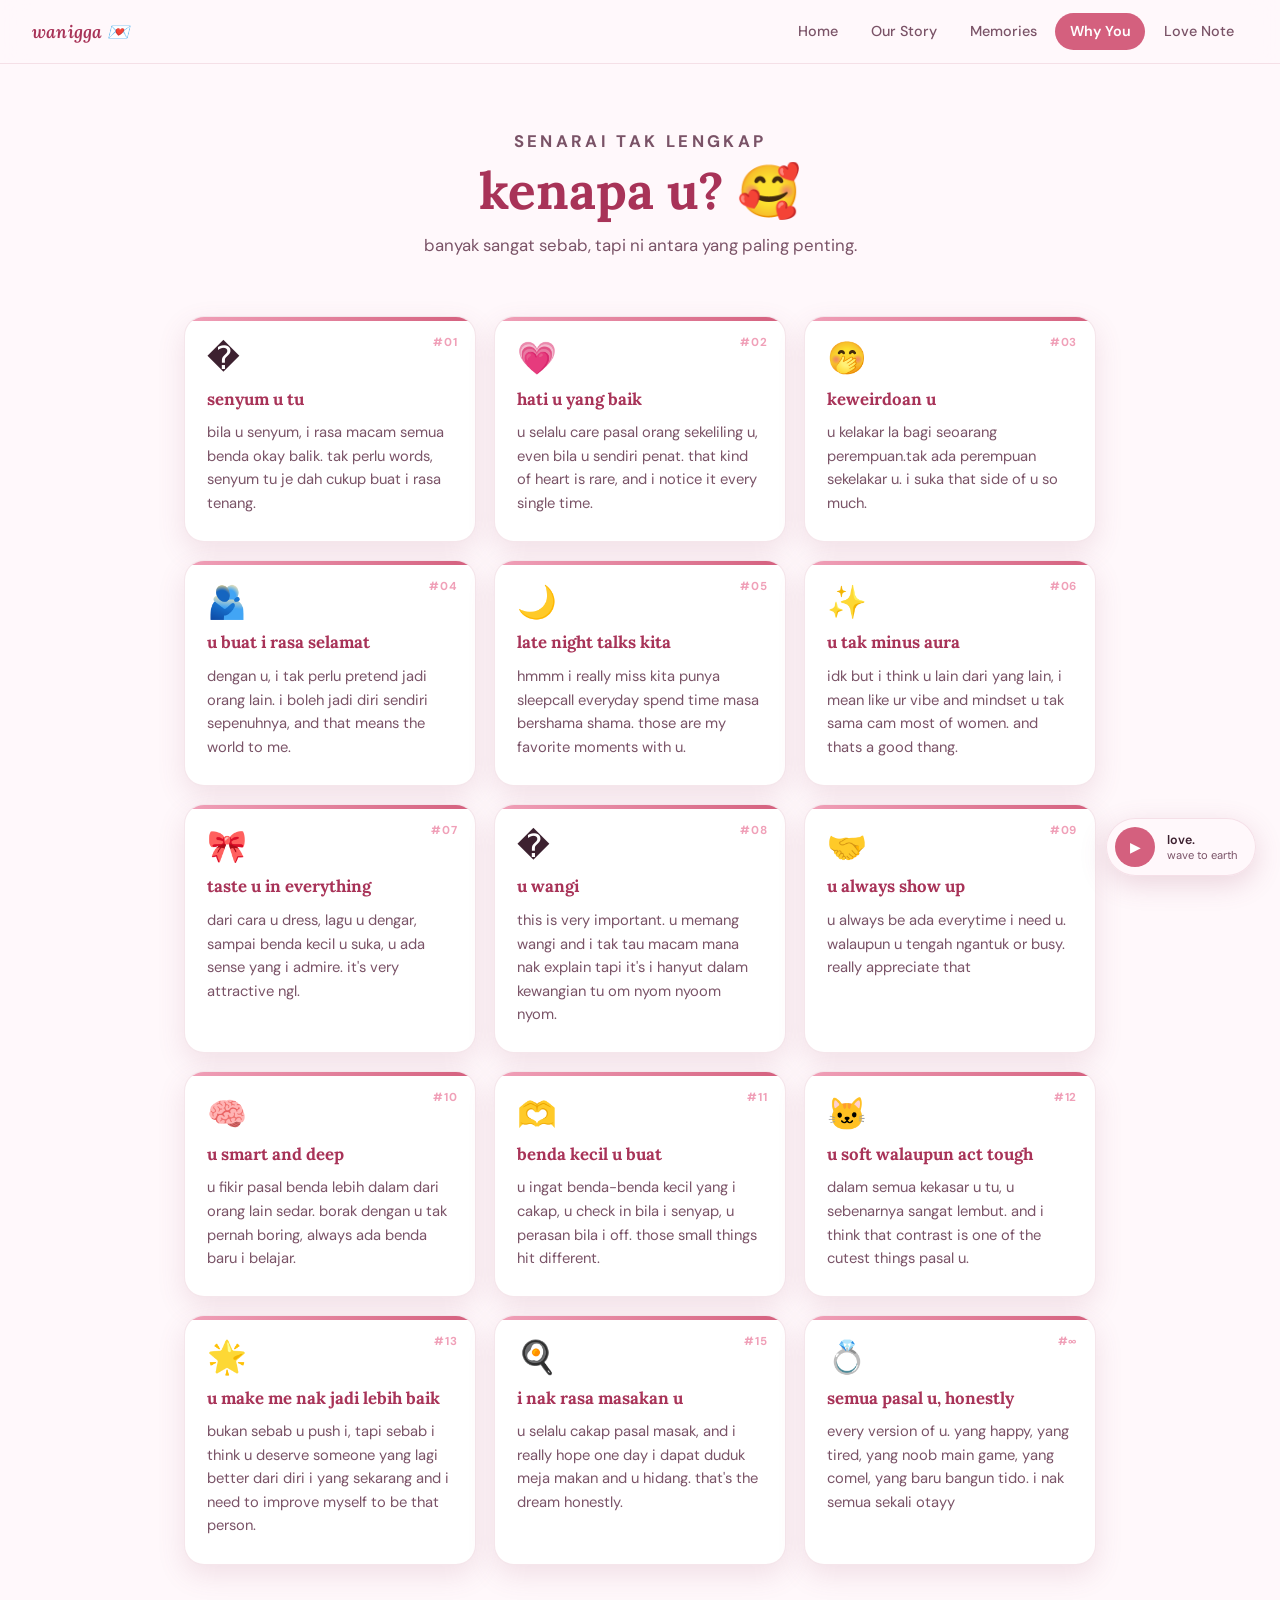
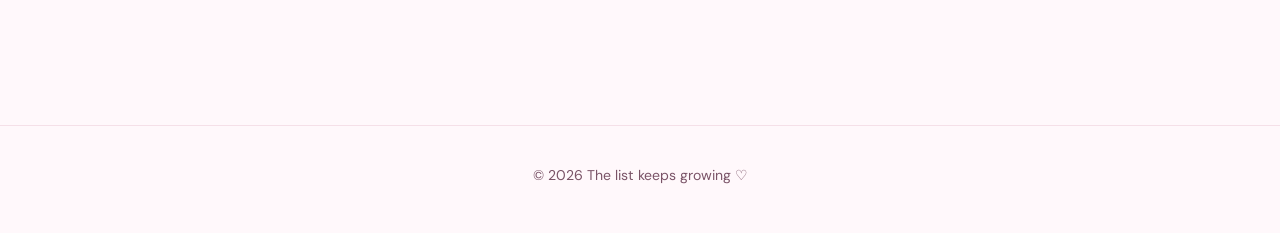
==== reasons.html @ da010835 "Publish complete website" ====
<!DOCTYPE html>
<html lang="en">
  <head>
    <meta charset="UTF-8" />
    <meta name="viewport" content="width=device-width, initial-scale=1.0" />
    <title>Why You • wanigga 💌</title>
    <link rel="stylesheet" href="styles.css" />
    <style>
      .reasons-grid {
        display: grid;
        grid-template-columns: repeat(auto-fill, minmax(260px, 1fr));
        gap: 1.1rem;
        max-width: 960px;
        margin: 0 auto 4rem;
        padding: 0 1.5rem;
      }

      .reason-card {
        background: white;
        border: 1px solid var(--border);
        border-radius: 20px;
        padding: 1.6rem 1.4rem;
        box-shadow: 0 10px 28px var(--shadow);
        transition: transform 0.22s ease, box-shadow 0.22s ease;
        position: relative;
        overflow: hidden;
      }

      .reason-card::before {
        content: '';
        position: absolute;
        top: 0; left: 0; right: 0;
        height: 4px;
        background: linear-gradient(90deg, var(--accent-light), var(--accent));
        border-radius: 20px 20px 0 0;
      }

      .reason-card:hover {
        transform: translateY(-5px);
        box-shadow: 0 20px 44px rgba(155,75,105,0.22);
      }

      .reason-icon {
        font-size: 2rem;
        margin-bottom: 0.7rem;
        line-height: 1;
      }

      .reason-card h3 {
        font-family: 'Lora', serif;
        font-size: 1.05rem;
        color: var(--accent-dark);
        margin: 0 0 0.5rem;
      }

      .reason-card p {
        font-size: 0.92rem;
        color: var(--text-soft);
        margin: 0;
        line-height: 1.6;
      }

      .reason-number {
        position: absolute;
        top: 1rem;
        right: 1.1rem;
        font-size: 0.72rem;
        font-weight: 700;
        letter-spacing: 0.08em;
        color: var(--accent-light);
      }

      .big-reason {
        max-width: 960px;
        margin: 0 auto 1.5rem;
        padding: 0 1.5rem;
      }

      .big-reason-card {
        background: linear-gradient(135deg, #fce8f0, #fff8fb);
        border: 1px solid var(--border);
        border-radius: 24px;
        padding: 2.5rem 2rem;
        display: flex;
        align-items: center;
        gap: 2rem;
        box-shadow: 0 14px 40px var(--shadow);
      }

      .big-reason-card .big-icon {
        font-size: 3.5rem;
        flex-shrink: 0;
      }

      .big-reason-card h3 {
        font-family: 'Lora', serif;
        font-size: 1.35rem;
        color: var(--accent-dark);
        margin: 0 0 0.5rem;
      }

      .big-reason-card p {
        color: var(--text-soft);
        margin: 0;
        font-size: 0.98rem;
        line-height: 1.7;
      }

      .counter-banner {
        max-width: 960px;
        margin: 0 auto 3.5rem;
        padding: 0 1.5rem;
        text-align: center;
      }

      .counter-banner p {
        display: inline-block;
        background: var(--accent);
        color: white;
        font-size: 0.82rem;
        font-weight: 700;
        letter-spacing: 0.12em;
        text-transform: uppercase;
        padding: 0.5rem 1.4rem;
        border-radius: 999px;
      }

      @media (max-width: 600px) {
        .big-reason-card {
          flex-direction: column;
          text-align: center;
          padding: 1.75rem 1.25rem;
          gap: 1rem;
        }
      }
    </style>
  </head>
  <body>

    <nav class="site-nav">
      <a href="index.html" class="brand">wanigga 💌</a>
      <div class="nav-links">
        <a href="index.html">Home</a>
        <a href="story.html">Our Story</a>
        <a href="memories.html">Memories</a>
        <a href="reasons.html" class="active">Why You</a>
        <a href="letter.html">Love Note</a>
      </div>
    </nav>

    <main class="page-main">

      <div class="page-intro">
        <p class="kicker">senarai tak lengkap</p>
        <h1>kenapa u? 🥰</h1>
        <p>banyak sangat sebab, tapi ni antara yang paling penting.</p>
      </div>

      <!-- REASON CARDS GRID -->
      <div class="reasons-grid">

        <article class="reason-card">
          <span class="reason-number">#01</span>
          <div class="reason-icon">�</div>
          <h3>senyum u tu</h3>
          <p>bila u senyum, i rasa macam semua benda okay balik. tak perlu words, senyum tu je dah cukup buat i rasa tenang.</p>
        </article>

        <article class="reason-card">
          <span class="reason-number">#02</span>
          <div class="reason-icon">💗</div>
          <h3>hati u yang baik</h3>
          <p>u selalu care pasal orang sekeliling u, even bila u sendiri penat. that kind of heart is rare, and i notice it every single time.</p>
        </article>

        <article class="reason-card">
          <span class="reason-number">#03</span>
          <div class="reason-icon">🤭</div>
          <h3>keweirdoan u</h3>
          <p>u kelakar la bagi seoarang perempuan.tak ada perempuan sekelakar u. i suka that side of u so much.</p>
        </article>

        <article class="reason-card">
          <span class="reason-number">#04</span>
          <div class="reason-icon">🫂</div>
          <h3>u buat i rasa selamat</h3>
          <p>dengan u, i tak perlu pretend jadi orang lain. i boleh jadi diri sendiri sepenuhnya, and that means the world to me.</p>
        </article>

        <article class="reason-card">
          <span class="reason-number">#05</span>
          <div class="reason-icon">🌙</div>
          <h3>late night talks kita</h3>
          <p>hmmm i really miss kita punya sleepcall everyday spend time masa bershama shama. those are my favorite moments with u.</p>
        </article>

        <article class="reason-card">
          <span class="reason-number">#06</span>
          <div class="reason-icon">✨</div>
          <h3>u tak minus aura</h3>
          <p>idk but i think u lain dari yang lain, i mean like ur vibe and mindset u tak sama cam most of women. and thats a good thang.</p>
        </article>

        <article class="reason-card">
          <span class="reason-number">#07</span>
          <div class="reason-icon">🎀</div>
          <h3>taste u in everything</h3>
          <p>dari cara u dress, lagu u dengar, sampai benda kecil u suka, u ada sense yang i admire. it's very attractive ngl.</p>
        </article>

        <article class="reason-card">
          <span class="reason-number">#08</span>
          <div class="reason-icon">�</div>
          <h3>u wangi</h3>
          <p>this is very important. u memang wangi and i tak tau macam mana nak explain tapi it's i hanyut dalam kewangian tu om nyom nyoom nyom.</p>
        </article>

        <article class="reason-card">
          <span class="reason-number">#09</span>
          <div class="reason-icon">🤝</div>
          <h3>u always show up</h3>
          <p>u always be ada everytime i need u. walaupun u tengah ngantuk or busy. really appreciate that</p>
        </article>

        <article class="reason-card">
          <span class="reason-number">#10</span>
          <div class="reason-icon">🧠</div>
          <h3>u smart and deep</h3>
          <p>u fikir pasal benda lebih dalam dari orang lain sedar. borak dengan u tak pernah boring, always ada benda baru i belajar.</p>
        </article>

        <article class="reason-card">
          <span class="reason-number">#11</span>
          <div class="reason-icon">🫶</div>
          <h3>benda kecil u buat</h3>
          <p>u ingat benda-benda kecil yang i cakap, u check in bila i senyap, u perasan bila i off. those small things hit different.</p>
        </article>

        <article class="reason-card">
          <span class="reason-number">#12</span>
          <div class="reason-icon">🐱</div>
          <h3>u soft walaupun act tough</h3>
          <p>dalam semua kekasar u tu, u sebenarnya sangat lembut. and i think that contrast is one of the cutest things pasal u.</p>
        </article>

        <article class="reason-card">
          <span class="reason-number">#13</span>
          <div class="reason-icon">🌟</div>
          <h3>u make me nak jadi lebih baik</h3>
          <p>bukan sebab u push i, tapi sebab i think u deserve someone yang lagi better dari diri i yang sekarang and i need to improve myself to be that person.</p>
        </article>

        <article class="reason-card">
          <span class="reason-number">#15</span>
          <div class="reason-icon">🍳</div>
          <h3>i nak rasa masakan u</h3>
          <p>u selalu cakap pasal masak, and i really hope one day i dapat duduk meja makan and u hidang. that's the dream honestly.</p>
        </article>

        <article class="reason-card">
          <span class="reason-number">#∞</span>
          <div class="reason-icon">💍</div>
          <h3>semua pasal u, honestly</h3>
          <p>every version of u. yang happy, yang tired, yang noob main game, yang comel, yang baru bangun tido. i nak semua sekali otayy</p>
        </article>

      </div>

    </main>

    <footer>
      <p>© <span id="year"></span> The list keeps growing ♡</p>
    </footer>

    <!-- AUDIO -->
    <audio id="bg-audio" loop>
      <source src="assets/music/wave to earth - love. (Official Lyric Video).mp3" type="audio/mpeg" />
    </audio>

    <!-- MUSIC PLAYER -->
    <div class="music-player" id="music-player">
      <button class="music-btn" id="music-btn" aria-label="Play music">
        <span class="music-icon" id="music-icon">▶</span>
      </button>
      <div class="music-label">
        <span class="music-title">love.</span>
        <span class="music-artist">wave to earth</span>
      </div>
    </div>

    <script src="script.js"></script>
  </body>
</html>
---- styles.css ----
@import url('https://fonts.googleapis.com/css2?family=Lora:ital,wght@0,400;0,600;0,700;1,400;1,600&family=DM+Sans:wght@400;500;600;700&display=swap');

:root {
  --bg: #fff8fb;
  --bg-alt: #fdeef5;
  --card: #ffffff;
  --text: #3d2130;
  --text-soft: #7a5367;
  --accent: #d4607e;
  --accent-light: #f0a0b8;
  --accent-pale: #fce8f0;
  --accent-dark: #a83358;
  --border: rgba(185, 87, 123, 0.15);
  --shadow: rgba(155, 75, 105, 0.14);
  --nav-h: 64px;
}

*, *::before, *::after { box-sizing: border-box; }

html { scroll-behavior: smooth; }

body {
  margin: 0;
  font-family: 'DM Sans', 'Segoe UI', sans-serif;
  color: var(--text);
  background: var(--bg);
  line-height: 1.65;
}

img { display: block; max-width: 100%; }

/* ─── NAV ─────────────────────────────────────────────── */

.site-nav {
  position: sticky;
  top: 0;
  z-index: 100;
  height: var(--nav-h);
  display: flex;
  align-items: center;
  justify-content: space-between;
  padding: 0 2rem;
  background: rgba(255, 248, 251, 0.88);
  backdrop-filter: blur(14px);
  border-bottom: 1px solid var(--border);
}

.brand {
  font-family: 'Lora', serif;
  font-style: italic;
  font-weight: 600;
  font-size: 1.1rem;
  color: var(--accent-dark);
  text-decoration: none;
  letter-spacing: 0.01em;
}

.nav-links {
  display: flex;
  align-items: center;
  gap: 0.25rem;
}

.nav-links a {
  padding: 0.4rem 0.9rem;
  border-radius: 999px;
  font-size: 0.9rem;
  font-weight: 500;
  color: var(--text-soft);
  text-decoration: none;
  transition: background 0.18s, color 0.18s;
}

.nav-links a:hover {
  background: var(--accent-pale);
  color: var(--accent-dark);
}

.nav-links a.active {
  background: var(--accent);
  color: white;
  font-weight: 600;
}

/* ─── HERO (index only) ───────────────────────────────── */

.hero {
  min-height: calc(100vh - var(--nav-h));
  display: flex;
  flex-direction: column;
  align-items: center;
  justify-content: center;
  text-align: center;
  padding: 4rem 1.5rem 5rem;
  background: linear-gradient(160deg, #f8c8d8 0%, #fde8f0 40%, #fff8fb 100%);
  position: relative;
  overflow: hidden;
}

.hero::before {
  content: '';
  position: absolute;
  inset: 0;
  background: radial-gradient(ellipse 80% 60% at 50% 0%, rgba(255,255,255,0.55) 0%, transparent 70%);
  pointer-events: none;
}

.hero-eyebrow {
  font-size: 0.75rem;
  font-weight: 600;
  letter-spacing: 0.22em;
  text-transform: uppercase;
  color: var(--accent);
  margin: 0 0 1rem;
}

.hero h1 {
  font-family: 'Lora', serif;
  font-size: clamp(2.2rem, 6vw, 3.6rem);
  font-weight: 700;
  line-height: 1.15;
  color: var(--accent-dark);
  margin: 0 0 1rem;
}

.hero-sub {
  font-size: 1.05rem;
  color: var(--text-soft);
  max-width: 460px;
  margin: 0 auto 2rem;
}

.hero-photo {
  width: min(240px, 65vw);
  height: 210px;
  border-radius: 26px;
  object-fit: cover;
  border: 6px solid rgba(255,255,255,0.85);
  box-shadow: 0 18px 50px var(--shadow);
  transform: rotate(-1.5deg);
  margin: 0 auto 2.5rem;
}

/* ─── PROPOSAL BUTTONS ────────────────────────────────── */

.proposal-wrap {
  position: relative;
  width: min(100%, 480px);
  height: 220px;
  margin: 0 auto;
}

.proposal-wrap button {
  position: absolute;
  top: 58%;
  transform: translateY(-50%);
}

.proposal-wrap button::before {
  position: absolute;
  left: 50%;
  bottom: 76%;
  width: 108px;
  height: 122px;
  border: 4px solid rgba(255,255,255,0.9);
  border-radius: 50%;
  background-position: center;
  background-size: cover;
  box-shadow: 0 8px 20px rgba(82,38,57,0.22);
  content: '';
  pointer-events: none;
  transform: translateX(-50%);
}

.yes-btn::before { background-image: url('assets/cat/WhatsApp Image 2026-07-02 at 11.59.57 PM (1).jpeg'); }
.no-btn::before  { background-image: url('assets/cat/WhatsApp Image 2026-07-02 at 11.59.57 PM (2).jpeg'); }

.yes-btn {
  left: 22%;
  z-index: 2;
}

.no-btn {
  left: 60%;
  padding: 0.75rem 1.4rem;
  border: 2px solid var(--accent);
  border-radius: 999px;
  background: white;
  color: var(--accent-dark);
  font: inherit;
  font-size: 0.95rem;
  font-weight: 600;
  cursor: pointer;
  touch-action: none;
  transition: left 0.12s ease, top 0.12s ease;
}

.proposal-result {
  min-height: 2.5rem;
  font-size: 1.2rem;
  font-weight: 700;
  color: var(--accent-dark);
  margin-top: 0.5rem;
}

/* ─── PRIMARY BUTTON ──────────────────────────────────── */

.btn {
  display: inline-flex;
  align-items: center;
  gap: 0.4rem;
  padding: 0.75rem 1.6rem;
  border-radius: 999px;
  font: inherit;
  font-size: 0.95rem;
  font-weight: 600;
  cursor: pointer;
  border: 0;
  text-decoration: none;
  transition: transform 0.18s ease, box-shadow 0.18s ease;
}

.btn-primary {
  background: var(--accent);
  color: white;
  box-shadow: 0 6px 22px rgba(164, 51, 88, 0.32);
}

.btn-primary:hover, .btn-primary:focus-visible {
  transform: translateY(-2px);
  box-shadow: 0 10px 28px rgba(164, 51, 88, 0.38);
}

.btn-ghost {
  background: white;
  color: var(--accent-dark);
  border: 2px solid var(--border);
}

.btn-ghost:hover {
  background: var(--accent-pale);
  border-color: var(--accent-light);
}

/* yes btn is btn-primary style */
.yes-btn {
  display: inline-flex;
  align-items: center;
  padding: 0.75rem 1.6rem;
  border-radius: 999px;
  font: inherit;
  font-size: 0.95rem;
  font-weight: 600;
  cursor: pointer;
  border: 0;
  background: var(--accent);
  color: white;
  box-shadow: 0 6px 22px rgba(164, 51, 88, 0.32);
  transition: transform 0.18s ease, box-shadow 0.18s ease;
}

.yes-btn:hover, .yes-btn:focus-visible {
  transform: translateY(-50%) scale(1.07);
  box-shadow: 0 10px 28px rgba(164, 51, 88, 0.38);
}

/* ─── PAGE SHELL ──────────────────────────────────────── */

.page-main {
  min-height: calc(100vh - var(--nav-h) - 72px);
  padding: 4rem 1.5rem 6rem;
}

.page-intro {
  max-width: 640px;
  margin: 0 auto 3.5rem;
  text-align: center;
}

.page-intro h1 {
  font-family: 'Lora', serif;
  font-size: clamp(2rem, 5.5vw, 3.2rem);
  font-weight: 700;
  color: var(--accent-dark);
  margin: 0.25rem 0 0.75rem;
  line-height: 1.18;
}

.page-intro p {
  color: var(--text-soft);
  font-size: 1.05rem;
  margin: 0;
}

.kicker {
  font-size: 0.72rem;
  font-weight: 700;
  letter-spacing: 0.2em;
  text-transform: uppercase;
  color: var(--accent);
  margin: 0 0 0.5rem;
}

/* ─── SECTION ─────────────────────────────────────────── */

.section {
  max-width: 960px;
  margin: 0 auto;
  padding: 4rem 1.5rem;
}

.section h2 {
  font-family: 'Lora', serif;
  color: var(--accent-dark);
  font-size: clamp(1.5rem, 4vw, 2.2rem);
  margin: 0.25rem 0 1.25rem;
}

.section-alt {
  background: var(--bg-alt);
  border-radius: 28px;
  margin: 0 auto;
}

/* ─── PAPER CARD (letter / story note) ───────────────── */

.paper-card {
  position: relative;
  max-width: 720px;
  margin: 0 auto 3.5rem;
  padding: clamp(2rem, 6vw, 3.5rem);
  background: #fffdf8;
  border: 1px solid rgba(185, 87, 123, 0.13);
  border-radius: 6px 22px 10px 18px;
  box-shadow: 0 20px 60px var(--shadow);
}

.paper-card::after {
  content: '♡';
  position: absolute;
  right: 22px;
  bottom: 14px;
  font-size: 2.6rem;
  color: var(--accent-light);
  pointer-events: none;
}

.paper-tape {
  position: absolute;
  top: -13px;
  left: 50%;
  width: 100px;
  height: 25px;
  background: rgba(244, 184, 205, 0.65);
  transform: translateX(-50%) rotate(1deg);
  border-radius: 2px;
}

.love-letter {
  font-family: 'Lora', serif;
  font-size: 1.06rem;
  line-height: 1.9;
  color: var(--text);
}

.love-letter p { margin: 0 0 1.2rem; }

.letter-signoff {
  color: var(--accent-dark);
  font-style: italic;
  font-weight: 600;
  margin-top: 1.5rem;
}

.surprise-message {
  min-height: 2rem;
  margin-top: 1.25rem;
  color: var(--accent-dark);
  font-size: 1.05rem;
  font-weight: 600;
  font-style: italic;
}

/* ─── CARDS (story / why I adore you) ────────────────── */

.cards {
  display: grid;
  gap: 1rem;
  grid-template-columns: repeat(3, 1fr);
}

.card {
  background: var(--card);
  border-radius: 18px;
  padding: 1.5rem 1.25rem;
  border: 1px solid var(--border);
  box-shadow: 0 10px 28px var(--shadow);
  transition: transform 0.22s ease, box-shadow 0.22s ease;
}

.card:hover {
  transform: translateY(-4px);
  box-shadow: 0 18px 40px rgba(155,75,105,0.2);
}

.card-icon {
  font-size: 1.9rem;
  margin-bottom: 0.6rem;
}

.card h3 {
  font-family: 'Lora', serif;
  font-size: 1.1rem;
  color: var(--accent-dark);
  margin: 0 0 0.5rem;
}

.card p {
  font-size: 0.95rem;
  color: var(--text-soft);
  margin: 0;
}

/* ─── TIMELINE (story page) ──────────────────────────── */

.timeline {
  max-width: 680px;
  margin: 0 auto 4rem;
  padding: 0 1.5rem;
  position: relative;
}

.timeline::before {
  content: '';
  position: absolute;
  left: calc(1.5rem + 20px);
  top: 0;
  bottom: 0;
  width: 2px;
  background: linear-gradient(to bottom, var(--accent-light), var(--accent-pale));
}

.timeline-item {
  display: flex;
  gap: 1.25rem;
  margin-bottom: 2.5rem;
  position: relative;
}

.timeline-dot {
  flex-shrink: 0;
  width: 42px;
  height: 42px;
  border-radius: 50%;
  background: white;
  border: 3px solid var(--accent-light);
  display: grid;
  place-content: center;
  font-size: 1.2rem;
  box-shadow: 0 4px 14px var(--shadow);
  position: relative;
  z-index: 1;
}

.timeline-body {
  background: white;
  border: 1px solid var(--border);
  border-radius: 16px;
  padding: 1.1rem 1.4rem;
  box-shadow: 0 6px 22px var(--shadow);
  flex: 1;
}

.timeline-body h3 {
  font-family: 'Lora', serif;
  font-size: 1rem;
  color: var(--accent-dark);
  margin: 0 0 0.35rem;
}

.timeline-body p {
  font-size: 0.93rem;
  color: var(--text-soft);
  margin: 0;
}

/* ─── MEMORIES / GALLERY ──────────────────────────────── */

.memories-section {
  max-width: 1140px;
  margin: 0 auto;
}

.video-memory-card {
  width: min(100%, 680px);
  margin: 0 auto 2.5rem;
  padding: 10px 10px 1rem;
  border: 1px solid var(--border);
  border-radius: 26px;
  background: white;
  box-shadow: 0 20px 56px var(--shadow);
  transform: rotate(-0.4deg);
}

.video-shell {
  overflow: hidden;
  border-radius: 18px;
  background: var(--text);
}

.video-shell video {
  display: block;
  width: 100%;
  max-height: 68vh;
  object-fit: contain;
}

.video-memory-card figcaption {
  padding: 0.9rem 0.5rem 0;
  color: var(--accent-dark);
  font-weight: 600;
  font-size: 0.92rem;
  text-align: center;
}

.photo-gallery {
  columns: 3 260px;
  column-gap: 1.1rem;
}

.memory-card {
  position: relative;
  display: inline-block;
  width: 100%;
  margin: 0 0 1.1rem;
  padding: 9px 9px 0.9rem;
  break-inside: avoid;
  border: 1px solid var(--border);
  border-radius: 20px;
  background: white;
  box-shadow: 0 14px 38px var(--shadow);
  transform: rotate(-0.5deg);
  transition: transform 0.24s ease, box-shadow 0.24s ease;
}

.memory-card:nth-child(3n)  { transform: rotate(0.7deg); }
.memory-card:nth-child(5n)  { transform: rotate(-1deg); }

.memory-card:hover {
  z-index: 2;
  transform: rotate(0) translateY(-5px);
  box-shadow: 0 22px 52px rgba(155,75,105,0.24);
}

.memory-card::after {
  content: '';
  position: absolute;
  top: -8px;
  left: 50%;
  width: 60px;
  height: 18px;
  background: rgba(247, 186, 208, 0.65);
  border-radius: 2px;
  transform: translateX(-50%) rotate(-1.5deg);
}

.memory-card img {
  display: block;
  width: 100%;
  max-height: 500px;
  border-radius: 14px;
  object-fit: cover;
}

.memory-card figcaption {
  padding: 0.75rem 0.3rem 0;
  color: var(--accent-dark);
  font-size: 0.86rem;
  font-weight: 600;
  line-height: 1.4;
  text-align: center;
}

/* ─── CELEBRATION OVERLAY ─────────────────────────────── */

.celebration {
  position: fixed;
  inset: 0;
  z-index: 200;
  overflow: hidden;
  pointer-events: none;
  background: linear-gradient(135deg, #fce7f3, #fff1f2 50%, #fdf2f8);
  opacity: 0;
  visibility: hidden;
}

.celebration.active {
  visibility: visible;
  animation: celebration-reveal 1.2s ease forwards;
}

.real-flower {
  position: absolute;
  top: -45vh;
  left: var(--left);
  width: var(--size);
  height: auto;
  opacity: var(--opacity);
  transform-origin: center;
  animation: real-flower-fall var(--duration) linear var(--delay) infinite;
  filter: saturate(1.08) brightness(1.04) drop-shadow(0 8px 8px rgba(74,16,42,0.2));
  will-change: transform;
}

.real-flower.lily { z-index: 2; }
.real-flower.babys-breath { z-index: 1; }

.celebration-ring {
  position: absolute;
  z-index: 5;
  top: 50%;
  left: 50%;
  width: min(76vw, 460px);
  aspect-ratio: 1;
  object-fit: cover;
  border: 3px solid rgba(255,255,255,0.95);
  border-radius: 34px;
  padding: 10px;
  background: rgba(255,255,255,0.3);
  box-shadow: 0 28px 80px rgba(74,16,42,0.38), inset 0 0 28px rgba(255,255,255,0.7), 0 0 0 9px rgba(255,255,255,0.18);
  transform: translate(-50%, -50%) scale(0);
  animation: ring-pop 1.2s cubic-bezier(0.2, 0.9, 0.3, 1.3) forwards,
    ring-glow 1.5s ease-in-out 1.2s infinite alternate;
}

@keyframes celebration-reveal { to { opacity: 1; } }

.celebration-content {
  position: absolute;
  z-index: 10;
  bottom: 9vh;
  left: 50%;
  transform: translateX(-50%);
  text-align: center;
  display: flex;
  flex-direction: column;
  align-items: center;
  gap: 1.25rem;
  opacity: 0;
  animation: fade-up-in 0.8s ease 2.2s forwards;
  pointer-events: auto;
  width: min(90vw, 520px);
}

.celebration-note {
  margin: 0;
  font-family: 'Lora', serif;
  font-style: italic;
  font-size: clamp(1rem, 3vw, 1.2rem);
  line-height: 1.75;
  color: var(--accent-dark);
  background: rgba(255, 255, 255, 0.72);
  backdrop-filter: blur(10px);
  padding: 1.1rem 1.6rem;
  border-radius: 18px;
  border: 1px solid rgba(185, 87, 123, 0.18);
  box-shadow: 0 8px 28px rgba(155, 75, 105, 0.16);
}

.celebration-btn {
  display: inline-flex;
  align-items: center;
  gap: 0.4rem;
  padding: 0.8rem 2rem;
  border-radius: 999px;
  background: var(--accent);
  color: white;
  font-family: 'DM Sans', sans-serif;
  font-size: 0.95rem;
  font-weight: 600;
  text-decoration: none;
  box-shadow: 0 8px 24px rgba(164, 51, 88, 0.38);
  transition: transform 0.18s ease, box-shadow 0.18s ease;
}

.celebration-btn:hover {
  transform: translateY(-2px);
  box-shadow: 0 12px 32px rgba(164, 51, 88, 0.46);
}

@keyframes fade-up-in {
  from { opacity: 0; transform: translateX(-50%) translateY(18px); }
  to   { opacity: 1; transform: translateX(-50%) translateY(0); }
}

@keyframes real-flower-fall {
  0%   { transform: translate3d(0, -10vh, 0) rotate(var(--start-rotation)) scale(0.85); }
  45%  { transform: translate3d(var(--mid-drift), 65vh, 0) rotate(180deg) scale(1); }
  100% { transform: translate3d(var(--drift), 165vh, 0) rotate(var(--end-rotation)) scale(0.92); }
}

@keyframes ring-pop {
  0%   { transform: translate(-50%, -50%) scale(0) rotate(-18deg); opacity: 0; }
  70%  { transform: translate(-50%, -50%) scale(1.1) rotate(4deg); opacity: 1; }
  100% { transform: translate(-50%, -50%) scale(1) rotate(0deg); }
}

@keyframes ring-glow {
  from { box-shadow: 0 28px 80px rgba(74,16,42,0.38), 0 0 20px white, inset 0 0 28px rgba(255,255,255,0.7); }
  to   { box-shadow: 0 28px 90px rgba(74,16,42,0.5),  0 0 60px rgba(255,215,160,0.9), inset 0 0 38px white; }
}

/* ─── FOOTER ──────────────────────────────────────────── */

footer {
  text-align: center;
  padding: 1.5rem 1rem 2rem;
  color: var(--text-soft);
  font-size: 0.88rem;
  border-top: 1px solid var(--border);
}

/* ─── RESPONSIVE ──────────────────────────────────────── */

@media (max-width: 720px) {
  .site-nav { padding: 0 1rem; }

  .nav-links {
    gap: 0;
    overflow-x: auto;
    scrollbar-width: none;
  }
  .nav-links::-webkit-scrollbar { display: none; }
  .nav-links a { flex-shrink: 0; padding: 0.35rem 0.65rem; font-size: 0.82rem; }

  .cards { grid-template-columns: 1fr; }

  .photo-gallery { columns: 2 140px; column-gap: 0.75rem; }

  .proposal-wrap { height: 250px; }

  .timeline::before { left: calc(1rem + 20px); }
  .timeline { padding: 0 1rem; }

  .page-main { padding: 2.5rem 1rem 4rem; }
}

/* ─── CINCIN MODAL ────────────────────────────────────── */

.cincin-backdrop {
  position: fixed;
  inset: 0;
  z-index: 300;
  background: rgba(83, 45, 63, 0.45);
  backdrop-filter: blur(6px);
  display: flex;
  align-items: center;
  justify-content: center;
  padding: 1.5rem;
  opacity: 0;
  visibility: hidden;
  transition: opacity 0.28s ease, visibility 0.28s ease;
}

.cincin-backdrop.open {
  opacity: 1;
  visibility: visible;
}

.cincin-modal {
  position: relative;
  background: #fffdf8;
  border-radius: 24px;
  padding: 1.5rem 1.5rem 2rem;
  max-width: 420px;
  width: 100%;
  box-shadow: 0 28px 70px rgba(83, 45, 63, 0.35);
  text-align: center;
  transform: scale(0.88) translateY(20px);
  transition: transform 0.32s cubic-bezier(0.2, 0.9, 0.3, 1.2);
}

.cincin-backdrop.open .cincin-modal {
  transform: scale(1) translateY(0);
}

.cincin-close {
  position: absolute;
  top: 0.85rem;
  right: 1rem;
  background: none;
  border: none;
  font-size: 1.5rem;
  line-height: 1;
  color: var(--text-soft);
  cursor: pointer;
  padding: 0.2rem 0.4rem;
  border-radius: 6px;
  transition: color 0.15s;
}

.cincin-close:hover { color: var(--accent-dark); }

.cincin-img {
  width: 100%;
  border-radius: 16px;
  object-fit: cover;
  max-height: 380px;
  border: 5px solid rgba(255, 255, 255, 0.9);
  box-shadow: 0 10px 32px var(--shadow);
}

.cincin-note {
  margin: 1.1rem 0 0;
  font-family: 'Lora', serif;
  font-style: italic;
  font-size: 1.08rem;
  color: var(--accent-dark);
  line-height: 1.6;
}

/* ─── MUSIC PLAYER ────────────────────────────────────── */

.music-player {
  position: fixed;
  bottom: 1.5rem;
  right: 1.5rem;
  z-index: 150;
  display: flex;
  align-items: center;
  gap: 0.75rem;
  background: rgba(255, 248, 251, 0.92);
  backdrop-filter: blur(14px);
  border: 1px solid var(--border);
  border-radius: 999px;
  padding: 0.5rem 1.1rem 0.5rem 0.5rem;
  box-shadow: 0 8px 28px rgba(155, 75, 105, 0.2);
  transition: box-shadow 0.2s ease;
}

.music-player:hover {
  box-shadow: 0 12px 36px rgba(155, 75, 105, 0.28);
}

.music-btn {
  width: 40px;
  height: 40px;
  border-radius: 50%;
  border: none;
  background: var(--accent);
  color: white;
  font-size: 0.9rem;
  cursor: pointer;
  display: grid;
  place-content: center;
  flex-shrink: 0;
  transition: transform 0.18s ease, background 0.18s ease;
}

.music-btn:hover {
  transform: scale(1.1);
  background: var(--accent-dark);
}

.music-label {
  display: flex;
  flex-direction: column;
  line-height: 1.3;
  max-width: 180px;
}

.music-title {
  font-size: 0.78rem;
  font-weight: 600;
  color: var(--text);
  white-space: nowrap;
  overflow: hidden;
  text-overflow: ellipsis;
}

.music-artist {
  font-size: 0.7rem;
  color: var(--text-soft);
}

/* playing pulse ring */
.music-btn.playing::after {
  content: '';
  position: absolute;
  inset: -4px;
  border-radius: 50%;
  border: 2px solid var(--accent-light);
  animation: pulse-ring 1.4s ease-out infinite;
  pointer-events: none;
}

.music-btn { position: relative; }

@keyframes pulse-ring {
  0%   { transform: scale(1);   opacity: 0.8; }
  100% { transform: scale(1.6); opacity: 0; }
}

@media (max-width: 480px) {
  .music-label { display: none; }
  .music-player { padding: 0.5rem; }
}
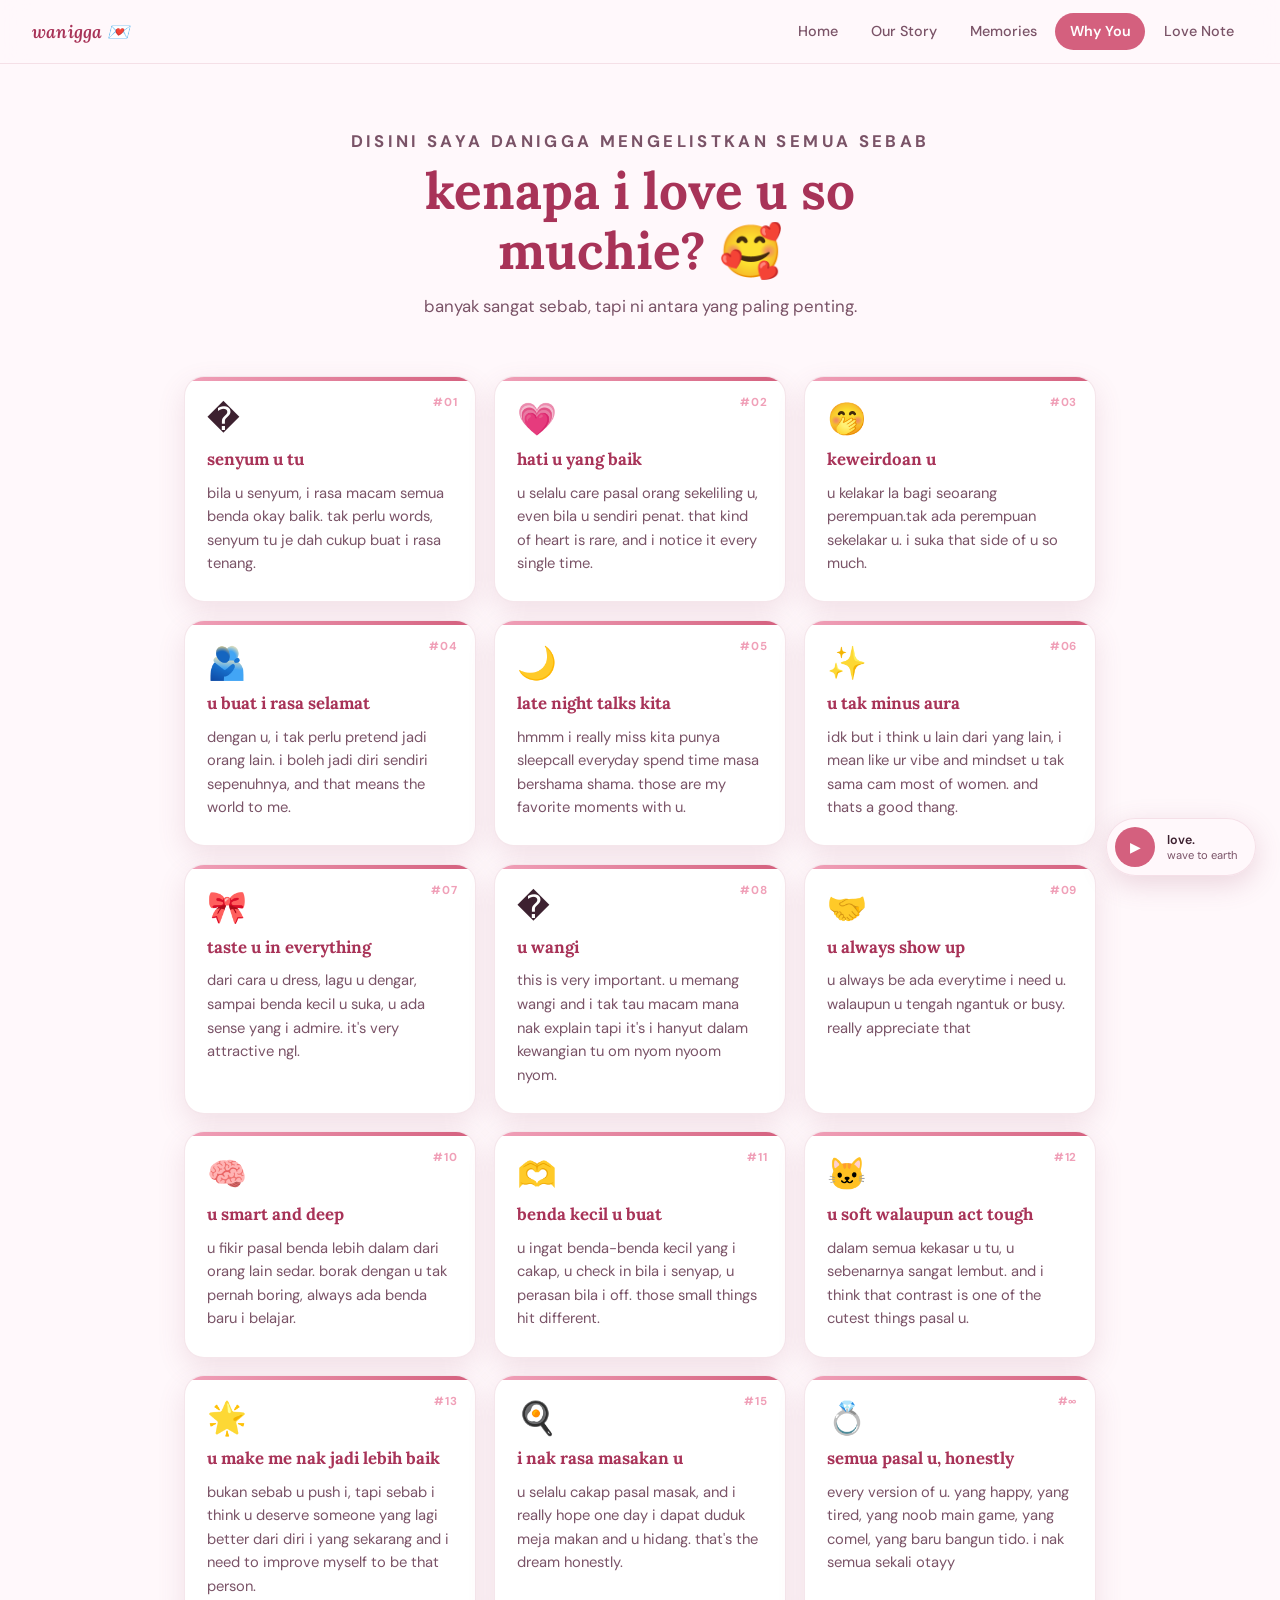
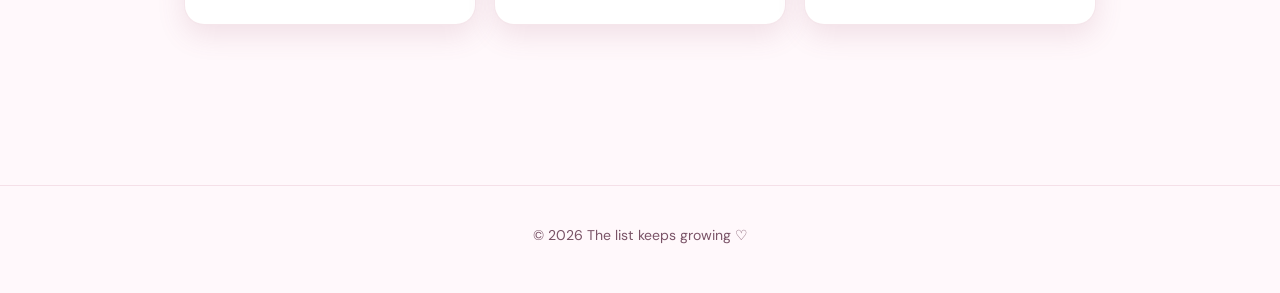
==== commit 5364c91e: "Update reasons page introduction" ====
--- a/reasons.html
+++ b/reasons.html
@@ -151,8 +151,8 @@
     <main class="page-main">
 
       <div class="page-intro">
-        <p class="kicker">senarai tak lengkap</p>
-        <h1>kenapa u? 🥰</h1>
+        <p class="kicker">disini saya danigga mengelistkan semua sebab</p>
+        <h1>kenapa i love u so muchie? 🥰</h1>
         <p>banyak sangat sebab, tapi ni antara yang paling penting.</p>
       </div>
 
--- a/styles.css
+++ b/styles.css
@@ -86,6 +86,7 @@
 
 .hero {
   min-height: calc(100vh - var(--nav-h));
+  min-height: calc(100dvh - var(--nav-h));
   display: flex;
   flex-direction: column;
   align-items: center;
@@ -592,6 +593,8 @@
   background: linear-gradient(135deg, #fce7f3, #fff1f2 50%, #fdf2f8);
   opacity: 0;
   visibility: hidden;
+  min-height: 100vh;
+  min-height: 100dvh;
 }
 
 .celebration.active {
@@ -608,7 +611,7 @@
   opacity: var(--opacity);
   transform-origin: center;
   animation: real-flower-fall var(--duration) linear var(--delay) infinite;
-  filter: saturate(1.08) brightness(1.04) drop-shadow(0 8px 8px rgba(74,16,42,0.2));
+  filter: saturate(1.05) drop-shadow(0 5px 5px rgba(74,16,42,0.16));
   will-change: transform;
 }
 
@@ -723,7 +726,10 @@
 /* ─── RESPONSIVE ──────────────────────────────────────── */
 
 @media (max-width: 720px) {
-  .site-nav { padding: 0 1rem; }
+  .site-nav {
+    padding-left: max(1rem, env(safe-area-inset-left));
+    padding-right: max(1rem, env(safe-area-inset-right));
+  }
 
   .nav-links {
     gap: 0;
@@ -738,6 +744,37 @@
   .photo-gallery { columns: 2 140px; column-gap: 0.75rem; }
 
   .proposal-wrap { height: 250px; }
+
+  .hero {
+    padding: 2.5rem max(1rem, env(safe-area-inset-left)) calc(4.5rem + env(safe-area-inset-bottom));
+  }
+
+  .real-flower { top: -25vh; }
+
+  .celebration-ring {
+    top: 42%;
+    width: min(68vw, 310px);
+    max-height: 44dvh;
+    border-radius: 24px;
+    padding: 7px;
+  }
+
+  .celebration-content {
+    bottom: calc(3.5rem + env(safe-area-inset-bottom));
+    gap: 0.75rem;
+    width: min(92vw, 420px);
+  }
+
+  .celebration-note {
+    padding: 0.75rem 1rem;
+    line-height: 1.45;
+  }
+
+  .celebration-btn {
+    min-height: 48px;
+    padding: 0.7rem 1.2rem;
+    text-align: center;
+  }
 
   .timeline::before { left: calc(1rem + 20px); }
   .timeline { padding: 0 1rem; }
@@ -903,5 +940,16 @@
 
 @media (max-width: 480px) {
   .music-label { display: none; }
-  .music-player { padding: 0.5rem; }
-}
+  .music-player {
+    right: max(0.75rem, env(safe-area-inset-right));
+    bottom: max(0.75rem, env(safe-area-inset-bottom));
+    padding: 0.5rem;
+  }
+}
+
+@media (prefers-reduced-motion: reduce) {
+  .real-flower:nth-child(n + 13) { display: none; }
+  .real-flower { animation-duration: 14s; }
+  .celebration-ring { animation: ring-pop 0.6s ease-out forwards; }
+  .celebration-content { animation-delay: 0.7s; }
+}
